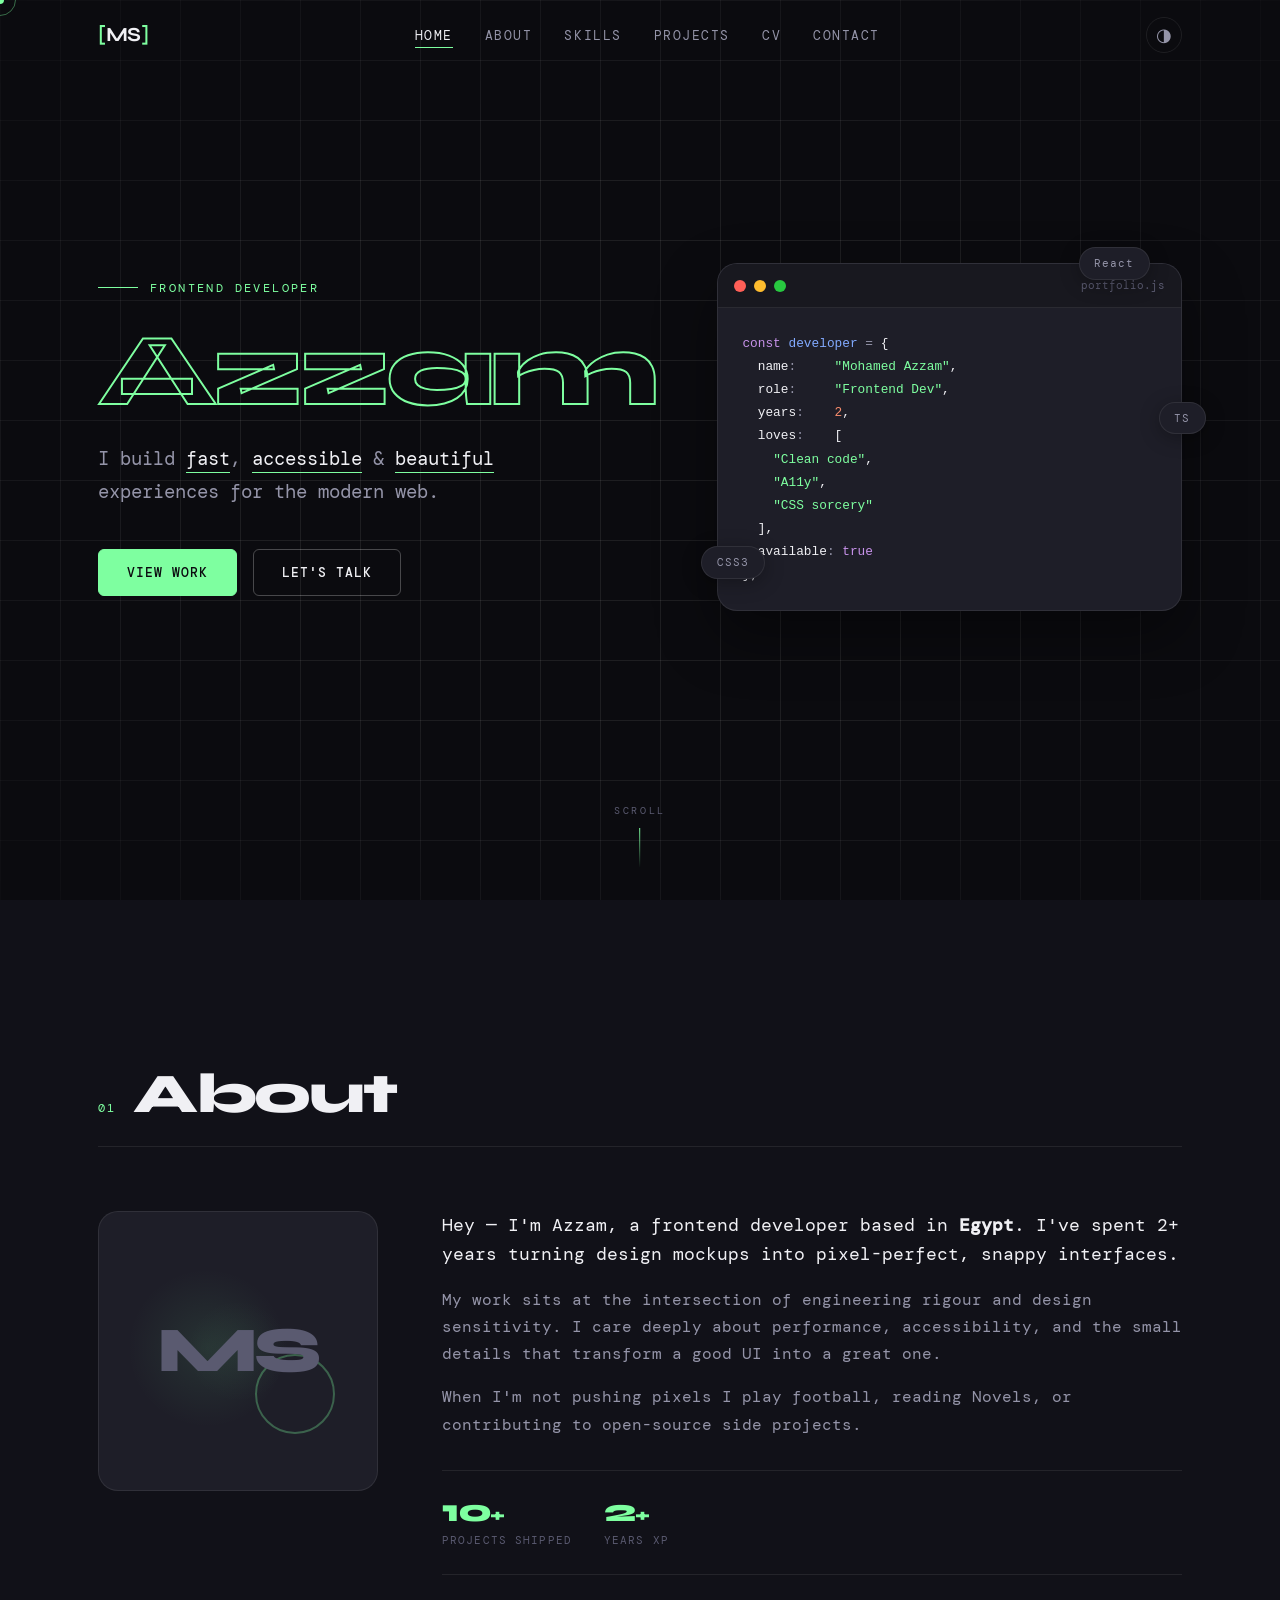
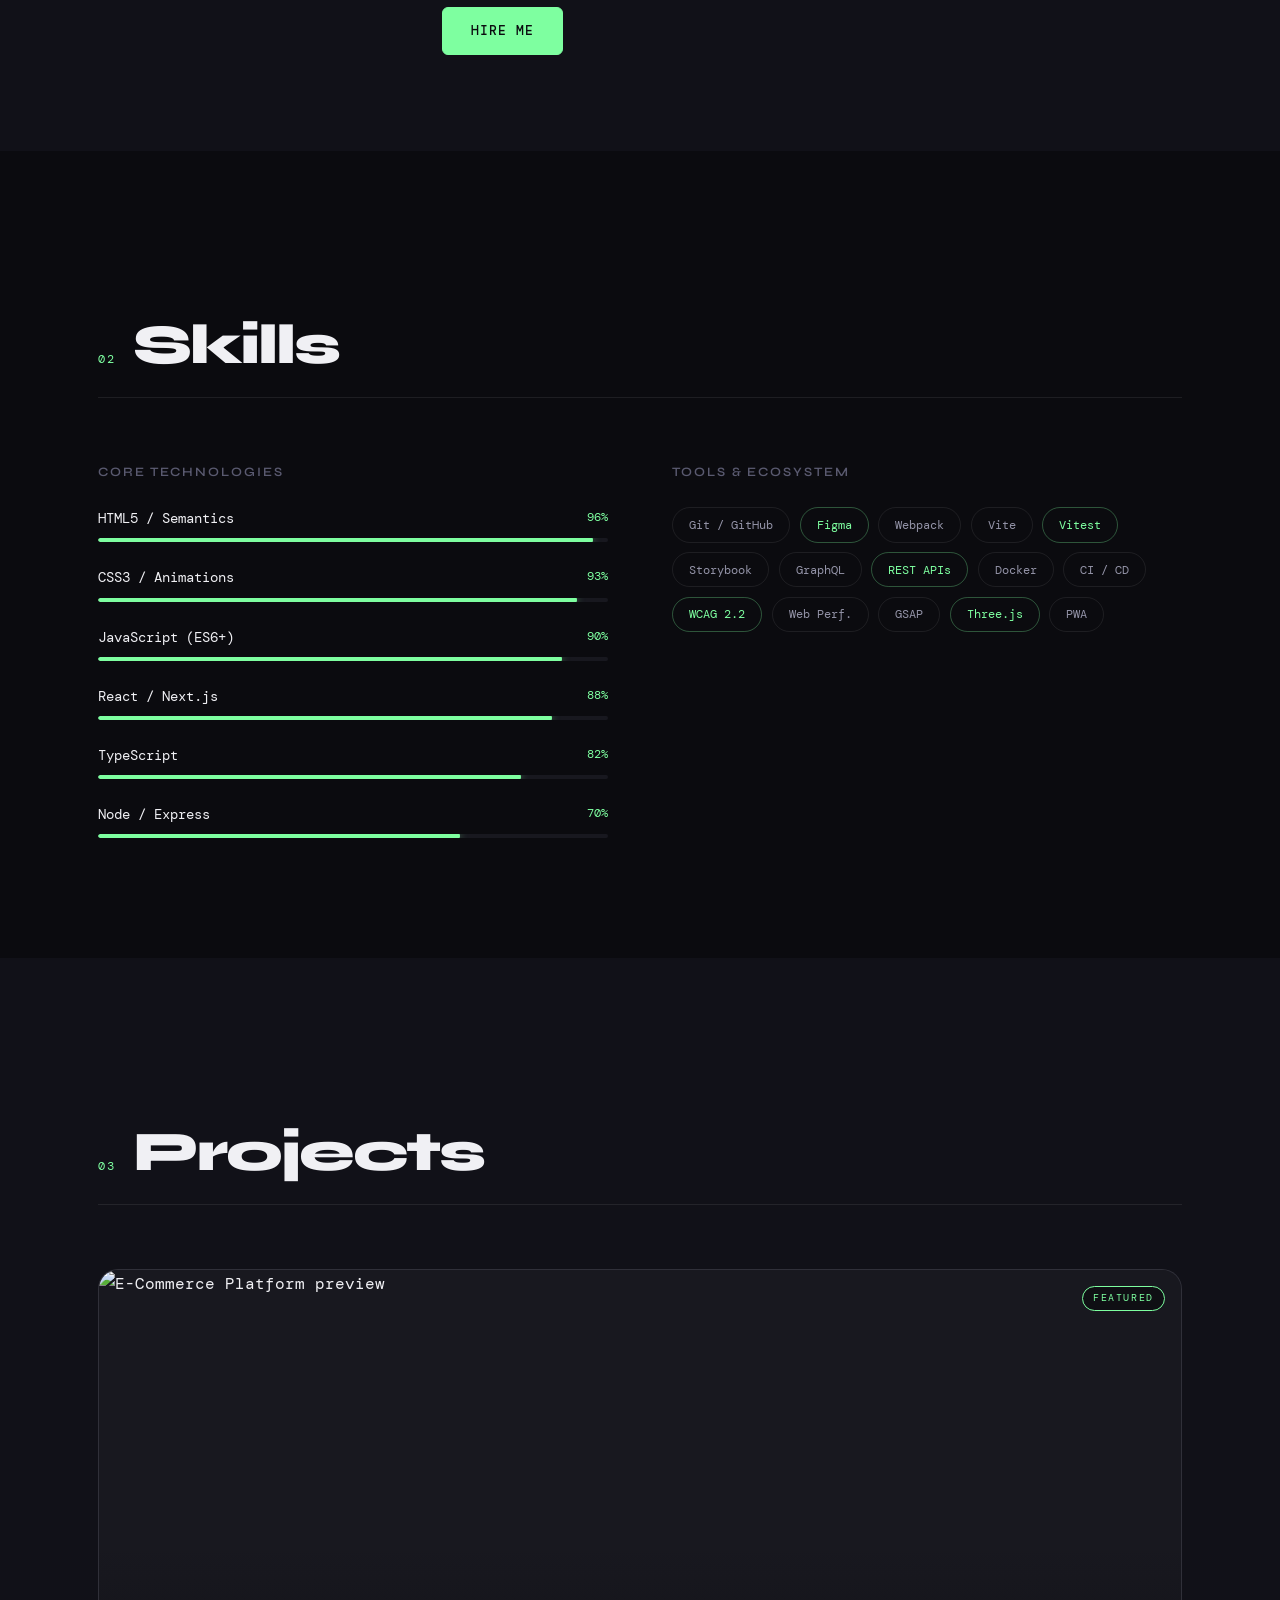
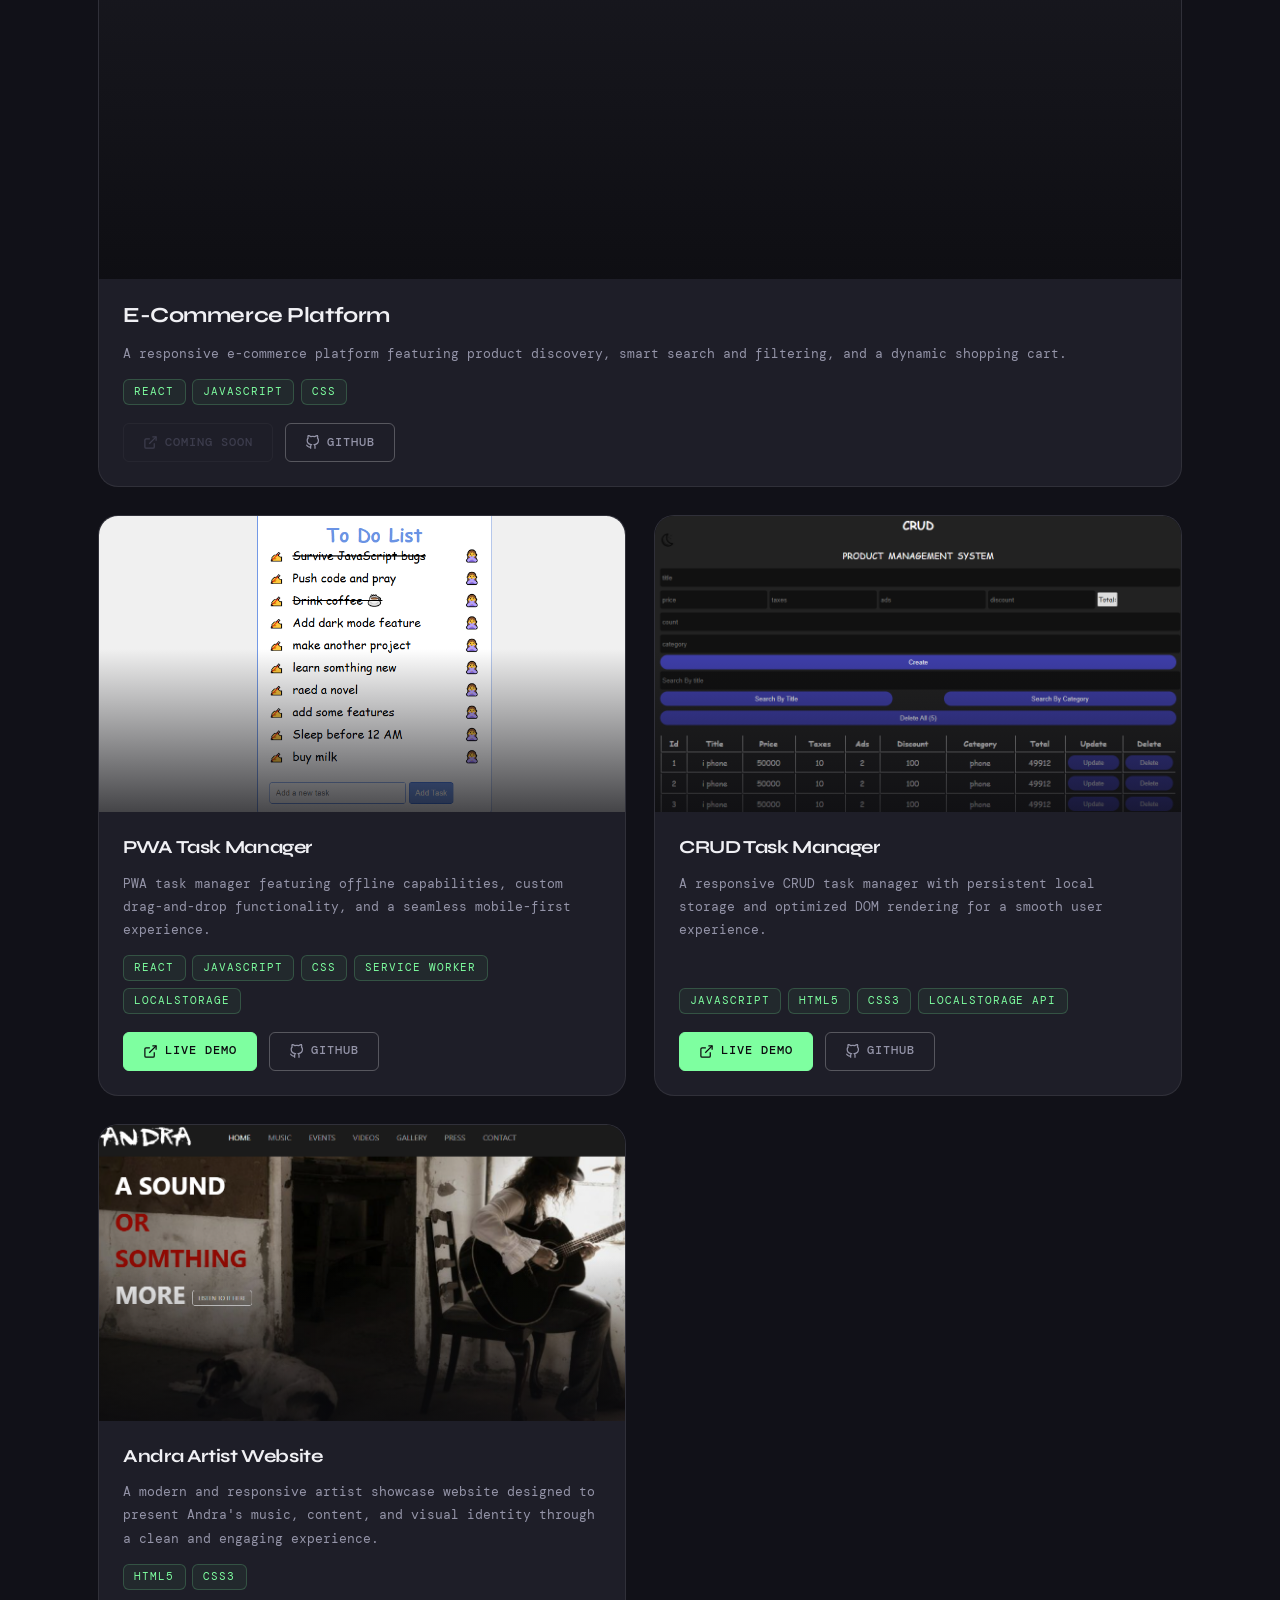
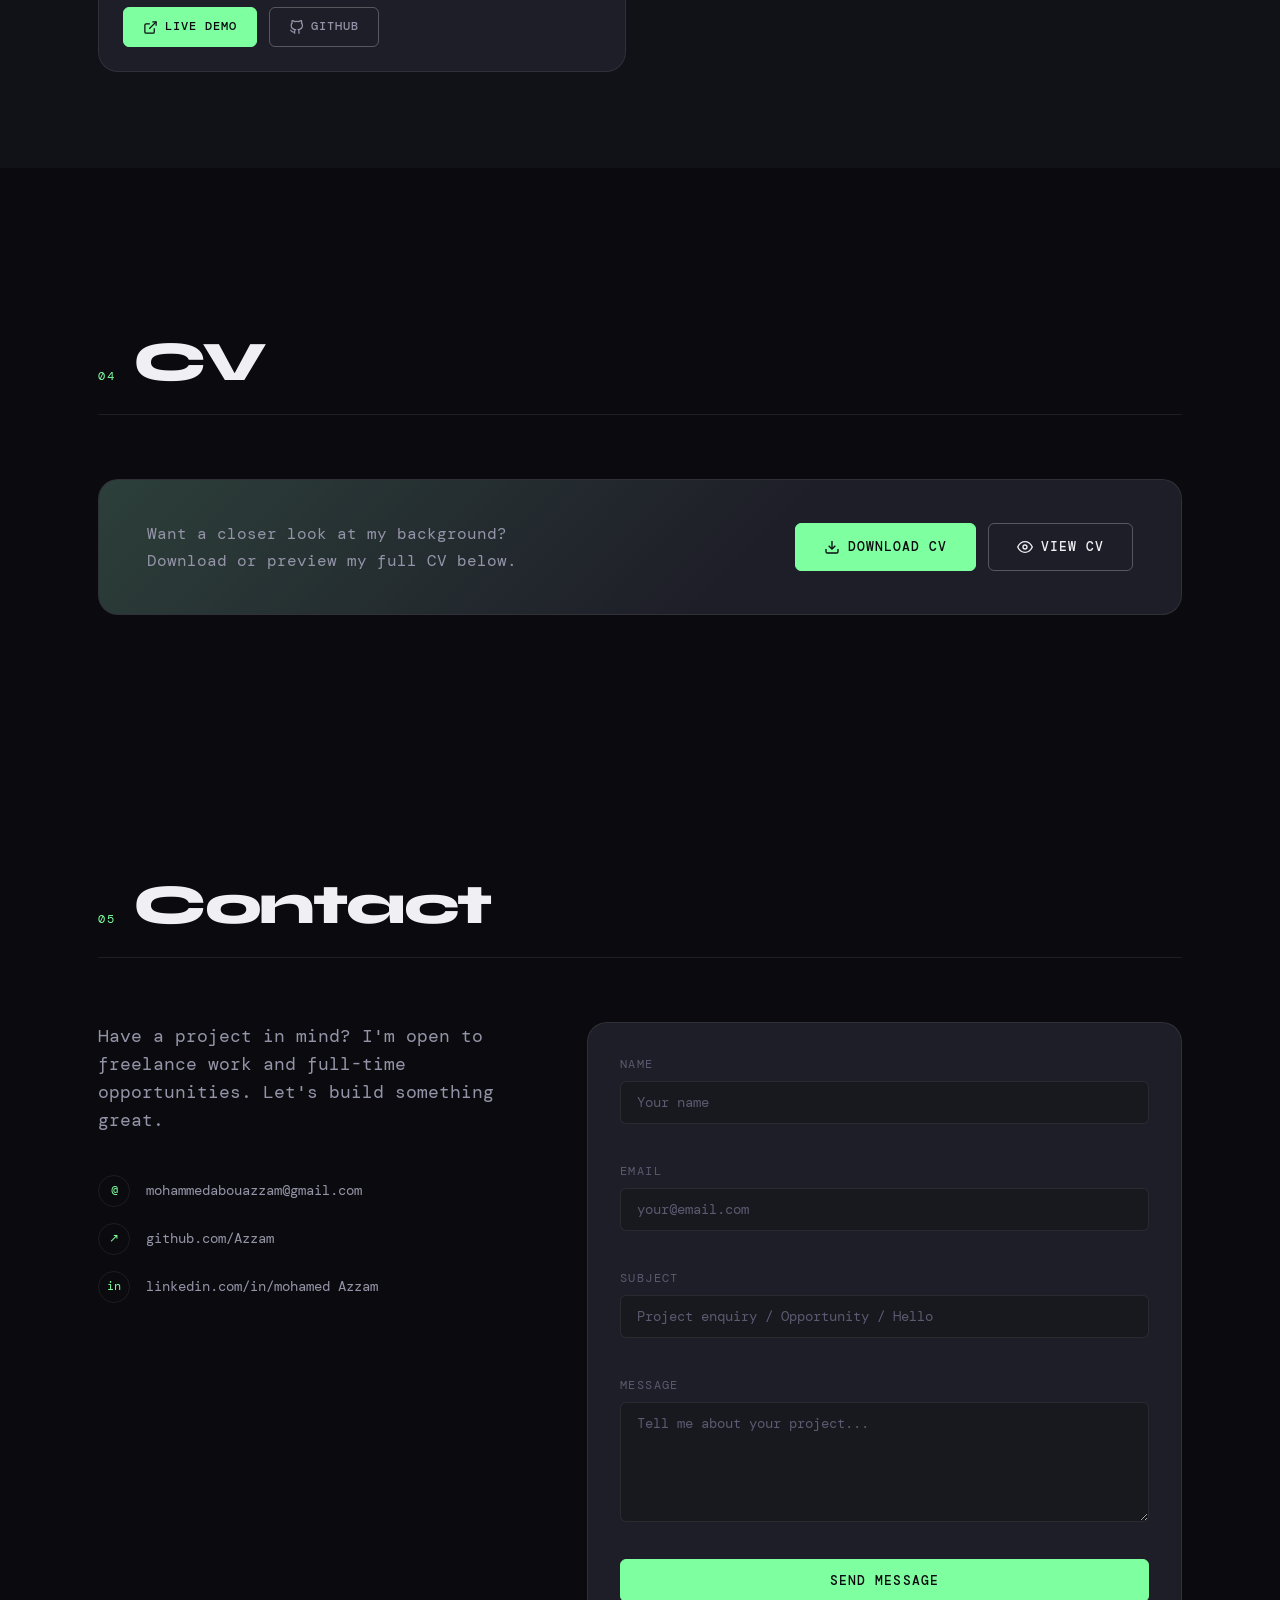
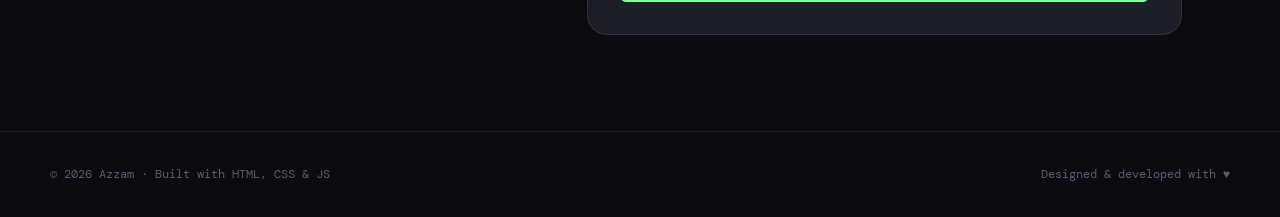
==== index.html @ 6acad66a "first commit" ====
<!DOCTYPE html>
<html lang="en" data-theme="dark">
<head>
  <meta charset="UTF-8" />
  <meta name="viewport" content="width=device-width, initial-scale=1.0" />
  <meta name="description" content="Mo Salah — Frontend Developer crafting expressive digital experiences." />
  <title>Mo Salah · Frontend Developer</title>

  <!-- Google Fonts: Clash Display + DM Mono -->
  <link rel="preconnect" href="https://fonts.googleapis.com" />
  <link rel="preconnect" href="https://fonts.gstatic.com" crossorigin />
  <link href="https://fonts.googleapis.com/css2?family=DM+Mono:ital,wght@0,300;0,400;0,500;1,300&family=Syne:wght@400;600;700;800&display=swap" rel="stylesheet" />

  <link rel="stylesheet" href="style.css" />
</head>
<body>

  <!-- ========== CURSOR ========== -->
  <div class="cursor" aria-hidden="true"></div>
  <div class="cursor-follower" aria-hidden="true"></div>

  <!-- ========== NAVBAR ========== -->
  <header class="navbar" role="banner">
    <nav class="nav-container" aria-label="Main navigation">
      <a href="#home" class="nav-logo" aria-label="Mo Salah — home">
        <span class="logo-bracket">[</span>MS<span class="logo-bracket">]</span>
      </a>

      <ul class="nav-links" role="list" id="nav-links">
        <li><a href="#home"    class="nav-link" data-section="home">Home</a></li>
        <li><a href="#about"   class="nav-link" data-section="about">About</a></li>
        <li><a href="#skills"  class="nav-link" data-section="skills">Skills</a></li>
        <li><a href="#projects"class="nav-link" data-section="projects">Projects</a></li>
        <li><a href="#cv"      class="nav-link" data-section="cv">CV</a></li>
        <li><a href="#contact" class="nav-link" data-section="contact">Contact</a></li>
      </ul>

      <div class="nav-controls">
        <!-- Dark / Light toggle -->
        <button class="theme-toggle" id="theme-toggle" aria-label="Toggle color theme" title="Toggle theme">
          <span class="theme-icon theme-icon--dark" aria-hidden="true">◑</span>
          <span class="theme-icon theme-icon--light" aria-hidden="true">○</span>
        </button>

        <!-- Hamburger -->
        <button class="hamburger" id="hamburger" aria-expanded="false" aria-controls="nav-links" aria-label="Open menu">
          <span class="bar"></span>
          <span class="bar"></span>
          <span class="bar"></span>
        </button>
      </div>
    </nav>
  </header>

  <main id="main-content">

    <!-- ========== HOME ========== -->
    <section id="home" class="section section--home" aria-label="Hero">
      <div class="home-grid">
        <!-- left column -->
        <div class="home-left">
          <p class="home-eyebrow reveal-up" aria-label="Role label">
            <span class="eyebrow-line"></span> Frontend Developer
          </p>
          <h1 class="home-title reveal-up delay-1">
            <!-- <span class="title-line">Azzam</span> -->
            <span class="title-line accent-stroke">Azzam</span>
          </h1>
          <p class="home-tagline reveal-up delay-2">
            I build <em>fast</em>, <em>accessible</em> &amp; <em>beautiful</em><br/>
            experiences for the modern web.
          </p>
          <div class="home-cta reveal-up delay-3">
            <a href="#projects" class="btn btn--primary">View Work</a>
            <a href="#contact"  class="btn btn--outline">Let's Talk</a>
          </div>
        </div>

        <!-- right column: decorative code block -->
        <div class="home-right reveal-fade delay-2" aria-hidden="true">
          <div class="code-window">
            <div class="code-window__bar">
              <span class="dot dot--red"></span>
              <span class="dot dot--yellow"></span>
              <span class="dot dot--green"></span>
              <span class="code-window__title">portfolio.js</span>
            </div>
            <pre class="code-window__body"><code><span class="code-kw">const</span> <span class="code-var">developer</span> <span class="code-op">=</span> {
  name<span class="code-op">:</span>     <span class="code-str">"Mohamed Azzam"</span>,
  role<span class="code-op">:</span>     <span class="code-str">"Frontend Dev"</span>,
  years<span class="code-op">:</span>    <span class="code-num">2</span>,
  loves<span class="code-op">:</span>    [
    <span class="code-str">"Clean code"</span>,
    <span class="code-str">"A11y"</span>,
    <span class="code-str">"CSS sorcery"</span>
  ],
  available<span class="code-op">:</span> <span class="code-kw">true</span>
};</code></pre>
          </div>
          <!-- floating badges -->
          <div class="float-badge float-badge--1">React</div>
          <div class="float-badge float-badge--2">CSS3</div>
          <div class="float-badge float-badge--3">TS</div>
        </div>
      </div>

      <!-- scroll indicator -->
      <div class="scroll-hint" aria-hidden="true">
        <span class="scroll-hint__label">scroll</span>
        <span class="scroll-hint__line"></span>
      </div>
    </section>

    <!-- ========== ABOUT ========== -->
    <section id="about" class="section section--about" aria-label="About me">
      <div class="section-inner">
        <div class="section-header reveal-up">
          <span class="section-number">01</span>
          <h2 class="section-title">About</h2>
        </div>

        <div class="about-grid">
          <!-- portrait -->
          <div class="about-portrait reveal-fade">
            <div class="portrait-frame" role="img" aria-label="Abstract geometric portrait of Mo Salah">
              <div class="portrait-geo geo-1"></div>
              <div class="portrait-geo geo-2"></div>
              <div class="portrait-geo geo-3"></div>
              <span class="portrait-initials" aria-hidden="true">MS</span>
            </div>
          </div>

          <!-- text -->
          <div class="about-text">
            <p class="about-lead reveal-up">
              Hey — I'm Azzam, a frontend developer based in <strong>Egypt</strong>.
              I've spent 2+ years turning design mockups into pixel-perfect, snappy interfaces.
            </p>
            <p class="about-body reveal-up delay-1">
              My work sits at the intersection of engineering rigour and design sensitivity.
              I care deeply about performance, accessibility, and the small details that
              transform a good UI into a great one.
            </p>
            <p class="about-body reveal-up delay-2">
              When I'm not pushing pixels I play football, reading Novels, or
              contributing to open-source side projects.
            </p>

            <div class="about-facts reveal-up delay-3">
              <div class="fact">
                <span class="fact-number">10<span class="fact-plus">+</span></span>
                <span class="fact-label">Projects shipped</span>
              </div>
              <div class="fact">
                <span class="fact-number">2<span class="fact-plus">+</span></span>
                <span class="fact-label">Years XP</span>
              </div>
            </div>

            <a href="#contact" class="btn btn--primary reveal-up delay-3">Hire Me</a>
          </div>
        </div>
      </div>
    </section>

    <!-- ========== SKILLS ========== -->
    <section id="skills" class="section section--skills" aria-label="Skills">
      <div class="section-inner">
        <div class="section-header reveal-up">
          <span class="section-number">02</span>
          <h2 class="section-title">Skills</h2>
        </div>

        <div class="skills-grid">
          <!-- Progress-bar skills -->
          <div class="skills-bars">
            <h3 class="skills-sub reveal-up">Core Technologies</h3>

            <div class="skill-item reveal-up delay-1">
              <div class="skill-meta">
                <span class="skill-name">HTML5 / Semantics</span>
                <span class="skill-pct">96%</span>
              </div>
              <div class="skill-bar" role="progressbar" aria-valuenow="96" aria-valuemin="0" aria-valuemax="100" aria-label="HTML5 proficiency 96%">
                <div class="skill-fill" data-width="96"></div>
              </div>
            </div>

            <div class="skill-item reveal-up delay-2">
              <div class="skill-meta">
                <span class="skill-name">CSS3 / Animations</span>
                <span class="skill-pct">93%</span>
              </div>
              <div class="skill-bar" role="progressbar" aria-valuenow="93" aria-valuemin="0" aria-valuemax="100" aria-label="CSS3 proficiency 93%">
                <div class="skill-fill" data-width="93"></div>
              </div>
            </div>

            <div class="skill-item reveal-up delay-3">
              <div class="skill-meta">
                <span class="skill-name">JavaScript (ES6+)</span>
                <span class="skill-pct">90%</span>
              </div>
              <div class="skill-bar" role="progressbar" aria-valuenow="90" aria-valuemin="0" aria-valuemax="100" aria-label="JavaScript proficiency 90%">
                <div class="skill-fill" data-width="90"></div>
              </div>
            </div>

            <div class="skill-item reveal-up delay-4">
              <div class="skill-meta">
                <span class="skill-name">React / Next.js</span>
                <span class="skill-pct">88%</span>
              </div>
              <div class="skill-bar" role="progressbar" aria-valuenow="88" aria-valuemin="0" aria-valuemax="100" aria-label="React proficiency 88%">
                <div class="skill-fill" data-width="88"></div>
              </div>
            </div>

            <div class="skill-item reveal-up delay-5">
              <div class="skill-meta">
                <span class="skill-name">TypeScript</span>
                <span class="skill-pct">82%</span>
              </div>
              <div class="skill-bar" role="progressbar" aria-valuenow="82" aria-valuemin="0" aria-valuemax="100" aria-label="TypeScript proficiency 82%">
                <div class="skill-fill" data-width="82"></div>
              </div>
            </div>

            <div class="skill-item reveal-up delay-5">
              <div class="skill-meta">
                <span class="skill-name">Node / Express</span>
                <span class="skill-pct">70%</span>
              </div>
              <div class="skill-bar" role="progressbar" aria-valuenow="70" aria-valuemin="0" aria-valuemax="100" aria-label="Node proficiency 70%">
                <div class="skill-fill" data-width="70"></div>
              </div>
            </div>
          </div>

          <!-- Tag cloud -->
          <div class="skills-tags reveal-fade delay-2">
            <h3 class="skills-sub">Tools &amp; Ecosystem</h3>
            <div class="tag-cloud" role="list">
              <span class="tag" role="listitem">Git / GitHub</span>
              <span class="tag tag--accent" role="listitem">Figma</span>
              <span class="tag" role="listitem">Webpack</span>
              <span class="tag" role="listitem">Vite</span>
              <span class="tag tag--accent" role="listitem">Vitest</span>
              <span class="tag" role="listitem">Storybook</span>
              <span class="tag" role="listitem">GraphQL</span>
              <span class="tag tag--accent" role="listitem">REST APIs</span>
              <span class="tag" role="listitem">Docker</span>
              <span class="tag" role="listitem">CI / CD</span>
              <span class="tag tag--accent" role="listitem">WCAG 2.2</span>
              <span class="tag" role="listitem">Web Perf.</span>
              <span class="tag" role="listitem">GSAP</span>
              <span class="tag tag--accent" role="listitem">Three.js</span>
              <span class="tag" role="listitem">PWA</span>
            </div>
          </div>
        </div>
      </div>
    </section>

    <!-- ========== PROJECTS ========== -->
    <section id="projects" class="section section--projects" aria-label="Projects">
      <div class="section-inner">
        <div class="section-header reveal-up">
          <span class="section-number">03</span>
          <h2 class="section-title">Projects</h2>
        </div>
        <!-- Projects rendered dynamically by script.js -->
        <div class="projects-showcase" id="projects-showcase" role="list"></div>
      </div>
    </section>

    <!-- ========== CV ========== -->
    <section id="cv" class="section section--cv" aria-label="Curriculum Vitae">
      <div class="section-inner">
        <div class="section-header reveal-up">
          <span class="section-number">04</span>
          <h2 class="section-title">CV</h2>
        </div>
        <div class="cv-block reveal-fade delay-1">
          <div class="cv-info">
            <p class="cv-lead">Want a closer look at my background?<br/>Download or preview my full CV below.</p>
          </div>
          <div class="cv-actions">
            <a href="Mohamed_Abuazzam_Frontend_CV.pdf" download class="btn btn--primary">
              <svg width="16" height="16" viewBox="0 0 24 24" fill="none" stroke="currentColor" stroke-width="2" aria-hidden="true"><path d="M21 15v4a2 2 0 0 1-2 2H5a2 2 0 0 1-2-2v-4"/><polyline points="7 10 12 15 17 10"/><line x1="12" y1="15" x2="12" y2="3"/></svg>
              Download CV
            </a>
            <a href="Mohamed_Abuazzam_Frontend_CV.pdf" target="_blank" rel="noopener noreferrer" class="btn btn--outline">
              <svg width="16" height="16" viewBox="0 0 24 24" fill="none" stroke="currentColor" stroke-width="2" aria-hidden="true"><path d="M1 12s4-8 11-8 11 8 11 8-4 8-11 8-11-8-11-8z"/><circle cx="12" cy="12" r="3"/></svg>
              View CV
            </a>
          </div>
        </div>
      </div>
    </section>

    <!-- ========== CONTACT ========== -->
    <section id="contact" class="section section--contact" aria-label="Contact">
      <div class="section-inner">
        <div class="section-header reveal-up">
          <span class="section-number">05</span>
          <h2 class="section-title">Contact</h2>
        </div>

        <div class="contact-grid">
          <!-- Info -->
          <div class="contact-info">
            <p class="contact-lead reveal-up">
              Have a project in mind? I'm open to freelance work and full-time opportunities.
              Let's build something great.
            </p>
            <ul class="contact-details" role="list">
              <li class="reveal-up delay-1">
                <span class="contact-detail__icon" aria-hidden="true">@</span>
                <a href="mailto:mohammedabouazzam@gmail.com" class="contact-detail__value">mohammedabouazzam@gmail.com</a>
              </li>
              <li class="reveal-up delay-2">
                <span class="contact-detail__icon" aria-hidden="true">↗</span>
                <a href="https://github.com/mohammed78787" target="_blank" rel="noopener noreferrer" class="contact-detail__value">github.com/Azzam</a>
              </li>
              <li class="reveal-up delay-3">
                <span class="contact-detail__icon" aria-hidden="true">in</span>
                <a href="https://www.linkedin.com/in/mohammed-azzam-0228bb274/" target="_blank" rel="noopener noreferrer" class="contact-detail__value">linkedin.com/in/mohamed Azzam</a>
              </li>
            </ul>
          </div>

          <!-- Form -->
          <div class="contact-form-wrap reveal-fade delay-2">
            <form id="contact-form" class="contact-form" novalidate aria-label="Contact form">
              <div class="form-group">
                <label for="cf-name" class="form-label">Name</label>
                <input
                  type="text"
                  id="cf-name"
                  name="name"
                  class="form-input"
                  placeholder="Your name"
                  autocomplete="name"
                  aria-required="true"
                  aria-describedby="cf-name-error"
                />
                <span class="form-error" id="cf-name-error" role="alert" aria-live="polite"></span>
              </div>

              <div class="form-group">
                <label for="cf-email" class="form-label">Email</label>
                <input
                  type="email"
                  id="cf-email"
                  name="email"
                  class="form-input"
                  placeholder="your@email.com"
                  autocomplete="email"
                  aria-required="true"
                  aria-describedby="cf-email-error"
                />
                <span class="form-error" id="cf-email-error" role="alert" aria-live="polite"></span>
              </div>

              <div class="form-group">
                <label for="cf-subject" class="form-label">Subject</label>
                <input
                  type="text"
                  id="cf-subject"
                  name="subject"
                  class="form-input"
                  placeholder="Project enquiry / Opportunity / Hello"
                  aria-required="true"
                  aria-describedby="cf-subject-error"
                />
                <span class="form-error" id="cf-subject-error" role="alert" aria-live="polite"></span>
              </div>

              <div class="form-group">
                <label for="cf-message" class="form-label">Message</label>
                <textarea
                  id="cf-message"
                  name="message"
                  class="form-input form-textarea"
                  placeholder="Tell me about your project..."
                  rows="5"
                  aria-required="true"
                  aria-describedby="cf-message-error"
                ></textarea>
                <span class="form-error" id="cf-message-error" role="alert" aria-live="polite"></span>
              </div>

              <button type="submit" class="btn btn--primary btn--full" id="submit-btn">
                <span class="btn-text">Send Message</span>
                <span class="btn-loader" aria-hidden="true">···</span>
              </button>

              <!-- Success message -->
              <div class="form-success" id="form-success" role="status" aria-live="polite" aria-atomic="true">
                ✓ Message sent — I'll be in touch soon!
              </div>
            </form>
          </div>
        </div>
      </div>
    </section>

  </main>

  <!-- ========== FOOTER ========== -->
  <footer class="footer" role="contentinfo">
    <div class="footer-inner">
      <p class="footer-copy">
        © <span id="footer-year"></span> Azzam · Built with HTML, CSS &amp; JS
      </p>
      <p class="footer-credit">
        Designed &amp; developed with <span aria-label="love">♥</span>
      </p>
    </div>
  </footer>

  <script src="script.js"></script>
</body>
</html>
---- style.css ----
/* ============================================================
   PORTFOLIO — style.css
   Author : Alex Rivera
   Stack  : Pure CSS3, no frameworks
   ============================================================ */

/* ── 1. CSS Custom Properties (Design Tokens) ─────────────── */
:root {
  /* Dark theme (default) */
  --bg:           #0b0b0f;
  --bg-2:         #111118;
  --bg-3:         #18181f;
  --surface:      #1e1e28;
  --border:       rgba(255,255,255,.08);
  --border-focus: rgba(255,255,255,.25);

  --text:         #f0f0f4;
  --text-2:       #9494a8;
  --text-3:       #5a5a70;

  --accent:       #7effa0;   /* electric green */
  --accent-dim:   rgba(126,255,160,.15);
  --accent-glow:  rgba(126,255,160,.35);

  --danger:       #ff6b6b;

  /* Typography */
  --font-display: 'Syne', sans-serif;
  --font-mono:    'DM Mono', monospace;

  /* Spacing */
  --nav-h:  70px;
  --max-w:  1180px;
  --gap:    clamp(1.5rem, 4vw, 3rem);

  /* Easing */
  --ease-out:   cubic-bezier(.16,1,.3,1);
  --ease-in-out:cubic-bezier(.45,0,.55,1);

  /* Radius */
  --r-sm: 6px;
  --r-md: 12px;
  --r-lg: 20px;
}

/* Light theme overrides */
[data-theme="light"] {
  --bg:      #f4f4f0;
  --bg-2:    #ebebE6;
  --bg-3:    #e2e2db;
  --surface: #ffffff;
  --border:  rgba(0,0,0,.1);
  --border-focus: rgba(0,0,0,.3);

  --text:    #0e0e14;
  --text-2:  #4a4a5e;
  --text-3:  #9090a4;

  --accent:      #1a7f40;
  --accent-dim:  rgba(26,127,64,.12);
  --accent-glow: rgba(26,127,64,.2);
}

/* ── 2. Reset & Base ──────────────────────────────────────── */
*, *::before, *::after { box-sizing: border-box; margin: 0; padding: 0; }

html {
  scroll-behavior: smooth;
  font-size: 16px;
  -webkit-text-size-adjust: 100%;
}

body {
  background: var(--bg);
  color: var(--text);
  font-family: var(--font-mono);
  font-size: clamp(.875rem, 1.5vw, 1rem);
  line-height: 1.7;
  overflow-x: hidden;
  transition: background .4s var(--ease-out), color .4s var(--ease-out);
  cursor: none; /* custom cursor on desktop */
}

/* Remove custom cursor on touch devices */
@media (hover: none) {
  body { cursor: auto; }
}

img { max-width: 100%; display: block; }
a   { color: inherit; text-decoration: none; }
ul  { list-style: none; }
button { font-family: inherit; cursor: pointer; border: none; background: none; }
input, textarea { font-family: inherit; }

:focus-visible {
  outline: 2px solid var(--accent);
  outline-offset: 3px;
  border-radius: var(--r-sm);
}

/* ── 3. Custom Cursor ─────────────────────────────────────── */
.cursor,
.cursor-follower {
  position: fixed;
  border-radius: 50%;
  pointer-events: none;
  z-index: 9999;
  transition: opacity .3s;
}
.cursor {
  width: 8px;
  height: 8px;
  background: var(--accent);
  transform: translate(-50%, -50%);
  transition: transform .05s, background .3s;
}
.cursor-follower {
  width: 32px;
  height: 32px;
  border: 1.5px solid var(--accent);
  opacity: .4;
  transform: translate(-50%, -50%);
  transition: transform .15s var(--ease-out), opacity .3s, border-color .3s;
}
body:has(a:hover) .cursor-follower,
body:has(button:hover) .cursor-follower { opacity: .8; transform: translate(-50%,-50%) scale(1.5); }

@media (hover: none) { .cursor, .cursor-follower { display: none; } }

/* ── 4. Scroll-reveal Utility ─────────────────────────────── */
.reveal-up,
.reveal-fade {
  opacity: 0;
  transition: opacity .8s var(--ease-out), transform .8s var(--ease-out);
}
.reveal-up   { transform: translateY(40px); }
.reveal-fade { transform: translateY(16px); }

.reveal-up.is-visible,
.reveal-fade.is-visible { opacity: 1; transform: translateY(0); }

/* Staggered delay helpers */
.delay-1 { transition-delay: .1s; }
.delay-2 { transition-delay: .2s; }
.delay-3 { transition-delay: .3s; }
.delay-4 { transition-delay: .4s; }
.delay-5 { transition-delay: .5s; }

/* ── 5. Navbar ────────────────────────────────────────────── */
.navbar {
  position: fixed;
  top: 0; left: 0; right: 0;
  height: var(--nav-h);
  z-index: 900;
  background: transparent;
  transition: background .4s, box-shadow .4s, backdrop-filter .4s;
}
.navbar.scrolled {
  background: rgba(11,11,15,.85);
  backdrop-filter: blur(14px);
  box-shadow: 0 1px 0 var(--border);
}
[data-theme="light"] .navbar.scrolled {
  background: rgba(244,244,240,.88);
}

.nav-container {
  max-width: var(--max-w);
  height: 100%;
  margin: 0 auto;
  padding: 0 var(--gap);
  display: flex;
  align-items: center;
  justify-content: space-between;
  gap: 2rem;
}

/* Logo */
.nav-logo {
  font-family: var(--font-display);
  font-weight: 700;
  font-size: 1.25rem;
  letter-spacing: -.02em;
  color: var(--text);
  transition: color .2s;
}
.nav-logo:hover { color: var(--accent); }
.logo-bracket { color: var(--accent); }

/* Nav links */
.nav-links {
  display: flex;
  gap: 2rem;
  align-items: center;
}
.nav-link {
  font-size: .8rem;
  letter-spacing: .12em;
  text-transform: uppercase;
  color: var(--text-2);
  position: relative;
  transition: color .2s;
}
.nav-link::after {
  content: '';
  position: absolute;
  bottom: -4px; left: 0;
  width: 0; height: 1px;
  background: var(--accent);
  transition: width .3s var(--ease-out);
}
.nav-link:hover,
.nav-link.active { color: var(--text); }
.nav-link:hover::after,
.nav-link.active::after { width: 100%; }

/* Nav controls */
.nav-controls { display: flex; align-items: center; gap: .75rem; }

/* Theme toggle */
.theme-toggle {
  width: 36px; height: 36px;
  border-radius: 50%;
  border: 1px solid var(--border);
  display: flex; align-items: center; justify-content: center;
  font-size: 1.1rem;
  color: var(--text-2);
  transition: border-color .2s, color .2s, transform .3s var(--ease-out);
}
.theme-toggle:hover { border-color: var(--accent); color: var(--accent); }
.theme-toggle:active { transform: rotate(180deg); }
[data-theme="dark"]  .theme-icon--light { display: none; }
[data-theme="light"] .theme-icon--dark  { display: none; }

/* Hamburger */
.hamburger {
  display: none;
  flex-direction: column;
  gap: 5px;
  width: 36px; height: 36px;
  align-items: center;
  justify-content: center;
}
.bar {
  display: block;
  width: 22px; height: 2px;
  background: var(--text);
  border-radius: 2px;
  transition: transform .3s var(--ease-out), opacity .3s;
}
.hamburger[aria-expanded="true"] .bar:nth-child(1) { transform: translateY(7px) rotate(45deg); }
.hamburger[aria-expanded="true"] .bar:nth-child(2) { opacity: 0; }
.hamburger[aria-expanded="true"] .bar:nth-child(3) { transform: translateY(-7px) rotate(-45deg); }

/* ── 6. Buttons ───────────────────────────────────────────── */
.btn {
  display: inline-flex;
  align-items: center;
  justify-content: center;
  gap: .5rem;
  padding: .75rem 1.75rem;
  border-radius: var(--r-sm);
  font-family: var(--font-mono);
  font-size: .8rem;
  letter-spacing: .08em;
  text-transform: uppercase;
  font-weight: 500;
  transition: transform .2s, box-shadow .2s, background .2s, color .2s, border-color .2s;
  position: relative;
  overflow: hidden;
}
.btn::before {
  content: '';
  position: absolute;
  inset: 0;
  background: var(--accent);
  transform: scaleX(0);
  transform-origin: left;
  transition: transform .3s var(--ease-out);
  z-index: 0;
}
.btn span { position: relative; z-index: 1; }

.btn--primary {
  background: var(--accent);
  color: #0b0b0f;
  border: 1.5px solid var(--accent);
}
.btn--primary:hover {
  transform: translateY(-2px);
  box-shadow: 0 8px 24px var(--accent-glow);
}

.btn--outline {
  background: transparent;
  color: var(--text);
  border: 1.5px solid var(--border-focus);
}
.btn--outline:hover {
  border-color: var(--accent);
  color: var(--accent);
  transform: translateY(-2px);
}

.btn--full { width: 100%; }

/* ── 7. Sections ──────────────────────────────────────────── */
.section {
  padding-top: calc(var(--nav-h) + clamp(3rem, 8vw, 6rem));
  padding-bottom: clamp(3rem, 8vw, 6rem);
}
.section-inner {
  max-width: var(--max-w);
  margin: 0 auto;
  padding: 0 var(--gap);
}

/* Section header */
.section-header {
  display: flex;
  align-items: baseline;
  gap: 1rem;
  margin-bottom: clamp(2rem, 5vw, 4rem);
  padding-bottom: 1.5rem;
  border-bottom: 1px solid var(--border);
}
.section-number {
  font-size: .75rem;
  letter-spacing: .2em;
  color: var(--accent);
  font-weight: 400;
}
.section-title {
  font-family: var(--font-display);
  font-size: clamp(2rem, 5vw, 3.5rem);
  font-weight: 800;
  letter-spacing: -.04em;
  line-height: 1;
  color: var(--text);
}

/* ── 8. HOME ──────────────────────────────────────────────── */
.section--home {
  min-height: 100svh;
  display: flex;
  flex-direction: column;
  justify-content: center;
  position: relative;
  overflow: hidden;
  padding-top: var(--nav-h);
}

/* Background grid texture */
.section--home::before {
  content: '';
  position: absolute;
  inset: 0;
  background-image:
    linear-gradient(var(--border) 1px, transparent 1px),
    linear-gradient(90deg, var(--border) 1px, transparent 1px);
  background-size: 60px 60px;
  mask-image: radial-gradient(ellipse 80% 80% at 50% 50%, black 40%, transparent 100%);
  pointer-events: none;
}

.home-grid {
  max-width: var(--max-w);
  margin: 0 auto;
  padding: 0 var(--gap);
  display: grid;
  grid-template-columns: 1fr 1fr;
  align-items: center;
  gap: 4rem;
  flex: 1;
}

/* Eyebrow */
.home-eyebrow {
  display: flex;
  align-items: center;
  gap: .75rem;
  font-size: .75rem;
  letter-spacing: .2em;
  text-transform: uppercase;
  color: var(--accent);
  margin-bottom: 1.5rem;
}
.eyebrow-line {
  display: block;
  width: 40px; height: 1px;
  background: var(--accent);
  animation: expandLine 1s var(--ease-out) .5s both;
}
@keyframes expandLine { from { width: 0; } to { width: 40px; } }

/* Title */
.home-title {
  font-family: var(--font-display);
  font-weight: 800;
  font-size: clamp(3.5rem, 8vw, 7rem);
  line-height: .95;
  letter-spacing: -.05em;
  margin-bottom: 1.5rem;
}
.title-line { display: block; }
.accent-stroke {
  color: transparent;
  -webkit-text-stroke: 2px var(--accent);
}

/* Tagline */
.home-tagline {
  font-size: clamp(1rem, 2vw, 1.2rem);
  color: var(--text-2);
  line-height: 1.7;
  margin-bottom: 2.5rem;
}
.home-tagline em {
  font-style: normal;
  color: var(--text);
  border-bottom: 1.5px solid var(--accent);
  padding-bottom: 1px;
}

/* CTA */
.home-cta { display: flex; gap: 1rem; flex-wrap: wrap; }

/* Code window */
.code-window {
  background: var(--surface);
  border: 1px solid var(--border);
  border-radius: var(--r-lg);
  overflow: hidden;
  box-shadow: 0 24px 60px rgba(0,0,0,.4);
  animation: floatCard 6s ease-in-out infinite;
}
@keyframes floatCard {
  0%,100% { transform: translateY(0) rotate(-1deg); }
  50%      { transform: translateY(-12px) rotate(-1deg); }
}

.code-window__bar {
  display: flex;
  align-items: center;
  gap: .5rem;
  padding: .75rem 1rem;
  background: var(--bg-3);
  border-bottom: 1px solid var(--border);
}
.dot {
  width: 12px; height: 12px;
  border-radius: 50%;
}
.dot--red    { background: #ff5f57; }
.dot--yellow { background: #febc2e; }
.dot--green  { background: #28c840; }
.code-window__title {
  margin-left: auto;
  font-size: .7rem;
  color: var(--text-3);
}
.code-window__body {
  padding: 1.5rem;
  overflow: auto;
  font-size: .8rem;
  line-height: 1.8;
}
/* Syntax colours */
.code-kw  { color: #c792ea; }
.code-var { color: #82aaff; }
.code-str { color: var(--accent); }
.code-num { color: #f78c6c; }
.code-op  { color: var(--text-2); }

/* Floating badges */
.float-badge {
  position: absolute;
  background: var(--surface);
  border: 1px solid var(--border);
  border-radius: 100px;
  padding: .35rem .9rem;
  font-size: .7rem;
  letter-spacing: .1em;
  color: var(--text-2);
  box-shadow: 0 4px 20px rgba(0,0,0,.3);
}
.home-right { position: relative; }
.float-badge--1 { top: -1rem;  right: 2rem;   animation: floatBadge1 5s ease-in-out infinite; }
.float-badge--2 { bottom: 2rem; left: -1rem;  animation: floatBadge2 6s ease-in-out infinite .5s; }
.float-badge--3 { top: 40%;    right: -1.5rem; animation: floatBadge1 4s ease-in-out infinite 1s; }

@keyframes floatBadge1 { 0%,100% { transform: translateY(0); } 50% { transform: translateY(-8px); } }
@keyframes floatBadge2 { 0%,100% { transform: translateY(0); } 50% { transform: translateY(8px); } }

/* Scroll hint */
.scroll-hint {
  position: absolute;
  bottom: 2rem;
  left: 50%;
  transform: translateX(-50%);
  display: flex;
  flex-direction: column;
  align-items: center;
  gap: .5rem;
  animation: fadeInUp 1s var(--ease-out) 2s both;
}
.scroll-hint__label {
  font-size: .65rem;
  letter-spacing: .25em;
  text-transform: uppercase;
  color: var(--text-3);
}
.scroll-hint__line {
  width: 1px;
  height: 40px;
  background: linear-gradient(to bottom, var(--accent), transparent);
  animation: scrollLine 2s var(--ease-in-out) infinite;
}
@keyframes scrollLine {
  0%   { transform: scaleY(0); transform-origin: top; }
  50%  { transform: scaleY(1); transform-origin: top; }
  51%  { transform: scaleY(1); transform-origin: bottom; }
  100% { transform: scaleY(0); transform-origin: bottom; }
}
@keyframes fadeInUp {
  from { opacity: 0; transform: translateX(-50%) translateY(20px); }
  to   { opacity: 1; transform: translateX(-50%) translateY(0); }
}

/* ── 9. ABOUT ─────────────────────────────────────────────── */
.section--about { background: var(--bg-2); }

.about-grid {
  display: grid;
  grid-template-columns: 280px 1fr;
  gap: clamp(2rem, 5vw, 5rem);
  align-items: start;
}

/* Portrait */
.portrait-frame {
  aspect-ratio: 1;
  background: var(--surface);
  border: 1px solid var(--border);
  border-radius: var(--r-lg);
  position: relative;
  overflow: hidden;
  display: flex;
  align-items: center;
  justify-content: center;
}
.portrait-geo {
  position: absolute;
  border-radius: 50%;
  opacity: .6;
}
.geo-1 {
  width: 160px; height: 160px;
  background: radial-gradient(circle, var(--accent-dim), transparent 70%);
  top: 20%; left: 10%;
  animation: geoRotate 8s linear infinite;
}
.geo-2 {
  width: 80px; height: 80px;
  border: 2px solid var(--accent);
  bottom: 20%; right: 15%;
  opacity: .3;
  animation: geoRotate 12s linear infinite reverse;
}
.geo-3 {
  width: 120px; height: 120px;
  background: radial-gradient(circle, rgba(126,255,160,.08), transparent 60%);
  top: 50%; left: 50%;
  transform: translate(-50%,-50%);
}
@keyframes geoRotate { to { transform: rotate(360deg); } }
.portrait-initials {
  font-family: var(--font-display);
  font-size: 4rem;
  font-weight: 800;
  color: var(--text-3);
  z-index: 1;
  letter-spacing: -.05em;
}

/* Text */
.about-lead {
  font-size: 1.15rem;
  line-height: 1.6;
  margin-bottom: 1rem;
}
.about-body {
  color: var(--text-2);
  margin-bottom: 1rem;
}

/* Facts */
.about-facts {
  display: flex;
  gap: 2rem;
  margin: 2rem 0;
  padding: 1.5rem 0;
  border-top: 1px solid var(--border);
  border-bottom: 1px solid var(--border);
  flex-wrap: wrap;
}
.fact { display: flex; flex-direction: column; gap: .25rem; }
.fact-number {
  font-family: var(--font-display);
  font-weight: 800;
  font-size: 2rem;
  color: var(--accent);
  letter-spacing: -.04em;
  line-height: 1;
}
.fact-plus { font-size: 1.2rem; }
.fact-label { font-size: .7rem; color: var(--text-3); letter-spacing: .1em; text-transform: uppercase; }

/* ── 10. SKILLS ───────────────────────────────────────────── */
.skills-grid {
  display: grid;
  grid-template-columns: 1fr 1fr;
  gap: clamp(2rem, 5vw, 4rem);
}
.skills-sub {
  font-family: var(--font-display);
  font-size: .8rem;
  letter-spacing: .15em;
  text-transform: uppercase;
  color: var(--text-3);
  margin-bottom: 1.5rem;
  font-weight: 600;
}

/* Progress bars */
.skill-item { margin-bottom: 1.5rem; }
.skill-meta {
  display: flex;
  justify-content: space-between;
  margin-bottom: .5rem;
}
.skill-name { font-size: .85rem; color: var(--text); }
.skill-pct  { font-size: .75rem; color: var(--accent); }

.skill-bar {
  height: 4px;
  background: var(--bg-3);
  border-radius: 4px;
  overflow: hidden;
}
.skill-fill {
  height: 100%;
  width: 0;          /* animated via JS */
  background: var(--accent);
  border-radius: 4px;
  transition: width 1.2s var(--ease-out);
  position: relative;
}
.skill-fill::after {
  content: '';
  position: absolute;
  right: 0; top: 50%;
  transform: translate(50%,-50%);
  width: 10px; height: 10px;
  border-radius: 50%;
  background: var(--accent);
  box-shadow: 0 0 8px var(--accent-glow);
}

/* Tag cloud */
.tag-cloud { display: flex; flex-wrap: wrap; gap: .6rem; }
.tag {
  padding: .4rem 1rem;
  border: 1px solid var(--border);
  border-radius: 100px;
  font-size: .75rem;
  color: var(--text-2);
  transition: border-color .2s, color .2s, transform .2s;
}
.tag:hover {
  border-color: var(--accent);
  color: var(--accent);
  transform: translateY(-2px);
}
.tag--accent {
  border-color: rgba(126,255,160,.3);
  color: var(--accent);
}

/* ── 11. PROJECTS (Redesigned) ────────────────────────────── */
.section--projects { background: var(--bg-2); }

/* ---- showcase grid ---- */
.projects-showcase {
  display: grid;
  grid-template-columns: repeat(2, 1fr);
  gap: 1.75rem;
}

/* ---- base card ---- */
.pcard {
  position: relative;
  border-radius: var(--r-lg);
  background: var(--surface);
  border: 1px solid var(--border);
  overflow: hidden;
  display: flex;
  flex-direction: column;
  transition: transform .4s var(--ease-out),
              border-color .4s,
              box-shadow .4s;
  animation: cardEntrance .7s var(--ease-out) both;
}

@keyframes cardEntrance {
  from { opacity: 0; transform: translateY(36px); }
  to   { opacity: 1; transform: translateY(0); }
}

.pcard:hover {
  transform: translateY(-8px);
  border-color: rgba(126,255,160,.35);
  box-shadow: 0 24px 60px rgba(0,0,0,.45),
              0 0 0 1px rgba(126,255,160,.12),
              inset 0 1px 0 rgba(255,255,255,.05);
}

/* ---- featured: spans full width ---- */
.pcard--featured {
  grid-column: span 2;
}

.pcard__featured-badge {
  position: absolute;
  top: 1rem; right: 1rem;
  z-index: 3;
  font-size: .6rem;
  letter-spacing: .16em;
  text-transform: uppercase;
  color: var(--accent);
  border: 1px solid var(--accent);
  padding: .2rem .65rem;
  border-radius: 100px;
  backdrop-filter: blur(6px);
  background: rgba(0,0,0,.35);
}

/* ---- media wrapper ---- */
.pcard__media {
  position: relative;
  width: 100%;
  aspect-ratio: 16/9;
  overflow: hidden;
  background: var(--bg-3);
  flex-shrink: 0;
}

.pcard__media img,
.pcard__media video {
  position: absolute;
  inset: 0;
  width: 100%;
  height: 100%;
  object-fit: cover;
  border-radius: 0;
}

.pcard__media img {
  opacity: 1;
  transition: opacity .5s var(--ease-out);
  z-index: 1;
}
.pcard__media video {
  opacity: 0;
  transition: opacity .5s var(--ease-out);
  z-index: 2;
}

/* hover: fade image out, video in */
@media (hover: hover) {
  .pcard:hover .pcard__media img { opacity: 0; }
  .pcard:hover .pcard__media video { opacity: 1; }
}

/* mobile: tap-toggle */
.pcard__media--video-active img { opacity: 0 !important; }
.pcard__media--video-active video { opacity: 1 !important; }

/* subtle gradient overlay on media bottom */
.pcard__media::after {
  content: '';
  position: absolute;
  bottom: 0; left: 0; right: 0;
  height: 55%;
  background: linear-gradient(to top, rgba(11,11,15,.75) 0%, transparent 100%);
  z-index: 3;
  pointer-events: none;
}

/* mobile video tap hint */
.pcard__tap-hint {
  display: none;
  position: absolute;
  bottom: .6rem; right: .75rem;
  z-index: 4;
  font-size: .6rem;
  letter-spacing: .1em;
  text-transform: uppercase;
  color: rgba(255,255,255,.55);
  pointer-events: none;
}
@media (hover: none) {
  .pcard__tap-hint { display: block; }
}

/* ---- body ---- */
.pcard__body {
  padding: 1.5rem;
  display: flex;
  flex-direction: column;
  gap: .85rem;
  flex: 1;
}

.pcard__title {
  font-family: var(--font-display);
  font-size: 1.15rem;
  font-weight: 700;
  letter-spacing: -.02em;
  color: var(--text);
  line-height: 1.2;
}
.pcard--featured .pcard__title { font-size: 1.35rem; }

.pcard__desc {
  color: var(--text-2);
  font-size: .83rem;
  line-height: 1.75;
  flex: 1;
}

/* tags */
.pcard__tags {
  display: flex;
  flex-wrap: wrap;
  gap: .4rem;
  list-style: none;
}
.pcard__tags li {
  font-size: .66rem;
  letter-spacing: .09em;
  text-transform: uppercase;
  color: var(--accent);
  border: 1px solid rgba(126,255,160,.2);
  background: rgba(126,255,160,.05);
  padding: .2rem .65rem;
  border-radius: var(--r-sm);
  transition: background .2s, border-color .2s;
}
.pcard:hover .pcard__tags li {
  background: rgba(126,255,160,.1);
  border-color: rgba(126,255,160,.4);
}

/* action buttons row */
.pcard__actions {
  display: flex;
  gap: .75rem;
  margin-top: auto;
  padding-top: .25rem;
}

.pcard__btn {
  display: inline-flex;
  align-items: center;
  gap: .45rem;
  padding: .55rem 1.2rem;
  border-radius: var(--r-sm);
  font-family: var(--font-mono);
  font-size: .72rem;
  letter-spacing: .08em;
  text-transform: uppercase;
  font-weight: 500;
  transition: transform .2s, box-shadow .2s, background .2s, color .2s, border-color .2s;
  border: 1.5px solid transparent;
}
.pcard__btn--primary {
  background: var(--accent);
  color: #0b0b0f;
  border-color: var(--accent);
}
.pcard__btn--primary:hover {
  transform: translateY(-2px);
  box-shadow: 0 6px 20px var(--accent-glow);
}
.pcard__btn--ghost {
  background: transparent;
  color: var(--text-2);
  border-color: var(--border-focus);
}
.pcard__btn--ghost:hover {
  border-color: var(--accent);
  color: var(--accent);
  transform: translateY(-2px);
}
.pcard__btn--disabled {
  background: transparent;
  color: var(--text-3);
  border-color: var(--border);
  pointer-events: none;
  opacity: .5;
  cursor: not-allowed;
}

/* Light-theme gloss adjust */
[data-theme="light"] .pcard__media::after {
  background: linear-gradient(to top, rgba(244,244,240,.6) 0%, transparent 100%);
}

/* ── 12. CV ────────────────────────────────────────────────── */
.section--cv {
  background: var(--bg);
}
.cv-block {
  display: flex;
  align-items: center;
  justify-content: space-between;
  gap: 2rem;
  padding: 2.5rem 3rem;
  background: var(--surface);
  border: 1px solid var(--border);
  border-radius: var(--r-lg);
  position: relative;
  overflow: hidden;
}
.cv-block::before {
  content: '';
  position: absolute;
  inset: 0;
  background: linear-gradient(135deg, var(--accent-dim) 0%, transparent 60%);
  pointer-events: none;
}
.cv-lead {
  font-size: 1rem;
  line-height: 1.7;
  color: var(--text-2);
  position: relative;
  z-index: 1;
}
.cv-actions {
  display: flex;
  gap: .75rem;
  flex-shrink: 0;
  position: relative;
  z-index: 1;
}

/* ── 13. CONTACT ──────────────────────────────────────────── */
.contact-grid {
  display: grid;
  grid-template-columns: 1fr 1.4fr;
  gap: clamp(2rem, 5vw, 5rem);
  align-items: start;
}
.contact-lead {
  font-size: 1.1rem;
  line-height: 1.6;
  margin-bottom: 2.5rem;
  color: var(--text-2);
}
.contact-details { display: flex; flex-direction: column; gap: 1rem; }
.contact-details li {
  display: flex;
  align-items: center;
  gap: 1rem;
}
.contact-detail__icon {
  width: 32px; height: 32px;
  border: 1px solid var(--border);
  border-radius: 50%;
  display: flex;
  align-items: center;
  justify-content: center;
  font-size: .75rem;
  color: var(--accent);
  flex-shrink: 0;
}
.contact-detail__value {
  color: var(--text-2);
  font-size: .85rem;
  transition: color .2s;
}
.contact-detail__value:hover { color: var(--accent); }

/* Form */
.contact-form-wrap {
  background: var(--surface);
  border: 1px solid var(--border);
  border-radius: var(--r-lg);
  padding: 2rem;
}
.form-group { display: flex; flex-direction: column; gap: .4rem; margin-bottom: 1.25rem; }
.form-label {
  font-size: .72rem;
  letter-spacing: .12em;
  text-transform: uppercase;
  color: var(--text-3);
}
.form-input {
  background: var(--bg-3);
  border: 1px solid var(--border);
  border-radius: var(--r-sm);
  padding: .75rem 1rem;
  color: var(--text);
  font-size: .85rem;
  transition: border-color .2s, box-shadow .2s;
  resize: vertical;
}
.form-input::placeholder { color: var(--text-3); }
.form-input:focus {
  border-color: var(--accent);
  box-shadow: 0 0 0 3px var(--accent-dim);
  outline: none;
}
.form-input.has-error { border-color: var(--danger); box-shadow: 0 0 0 3px rgba(255,107,107,.12); }
.form-error {
  font-size: .72rem;
  color: var(--danger);
  min-height: 1em;
  display: block;
}
.form-textarea { min-height: 120px; }

/* Loader inside button */
.btn-loader { display: none; letter-spacing: .2em; animation: blink .8s step-end infinite; }
@keyframes blink { 0%,100% { opacity: 1; } 50% { opacity: .2; } }
.btn.loading .btn-text   { display: none; }
.btn.loading .btn-loader { display: inline; }

/* Success */
.form-success {
  display: none;
  margin-top: 1rem;
  padding: .75rem 1rem;
  background: var(--accent-dim);
  border: 1px solid rgba(126,255,160,.3);
  border-radius: var(--r-sm);
  color: var(--accent);
  font-size: .85rem;
  text-align: center;
  animation: fadeInUp .4s var(--ease-out);
}
.form-success.show { display: block; }

/* ── 13. FOOTER ───────────────────────────────────────────── */
.footer {
  border-top: 1px solid var(--border);
  padding: 2rem;
}
.footer-inner {
  max-width: var(--max-w);
  margin: 0 auto;
  display: flex;
  justify-content: space-between;
  align-items: center;
  flex-wrap: wrap;
  gap: .5rem;
}
.footer-copy,
.footer-credit {
  font-size: .75rem;
  color: var(--text-3);
}

/* ── 14. RESPONSIVE ───────────────────────────────────────── */

/* Tablet ≤900px */
@media (max-width: 900px) {
  .home-grid     { grid-template-columns: 1fr; }
  .home-right    { display: none; }
  .about-grid    { grid-template-columns: 1fr; }
  .skills-grid   { grid-template-columns: 1fr; }
  .projects-showcase { grid-template-columns: 1fr; }
  .pcard--featured { grid-column: span 1; }
  .contact-grid  { grid-template-columns: 1fr; }
  .cv-block      { flex-direction: column; align-items: flex-start; padding: 2rem; }
}

/* Mobile ≤640px */
@media (max-width: 640px) {
  .nav-links {
    position: fixed;
    top: var(--nav-h);
    left: 0; right: 0;
    background: var(--bg-2);
    border-bottom: 1px solid var(--border);
    flex-direction: column;
    align-items: stretch;
    padding: 1.5rem var(--gap);
    gap: 0;
    transform: translateY(-100%);
    opacity: 0;
    pointer-events: none;
    transition: transform .4s var(--ease-out), opacity .4s;
    backdrop-filter: blur(14px);
  }
  .nav-links.is-open {
    transform: translateY(0);
    opacity: 1;
    pointer-events: auto;
  }
  .nav-link {
    display: block;
    padding: .9rem 0;
    border-bottom: 1px solid var(--border);
    font-size: .85rem;
  }
  .nav-link:last-child { border-bottom: none; }
  .hamburger { display: flex; }

  .home-title { font-size: clamp(2.8rem, 12vw, 4rem); }
  .about-grid { gap: 2rem; }
  .portrait-frame { max-width: 200px; }
  .about-facts { gap: 1.5rem; }
  .contact-form-wrap { padding: 1.5rem; }
  .footer-inner { flex-direction: column; text-align: center; }
  .pcard__actions { flex-wrap: wrap; }
  .cv-actions { flex-direction: column; width: 100%; }
  .cv-actions .btn { width: 100%; justify-content: center; }
}
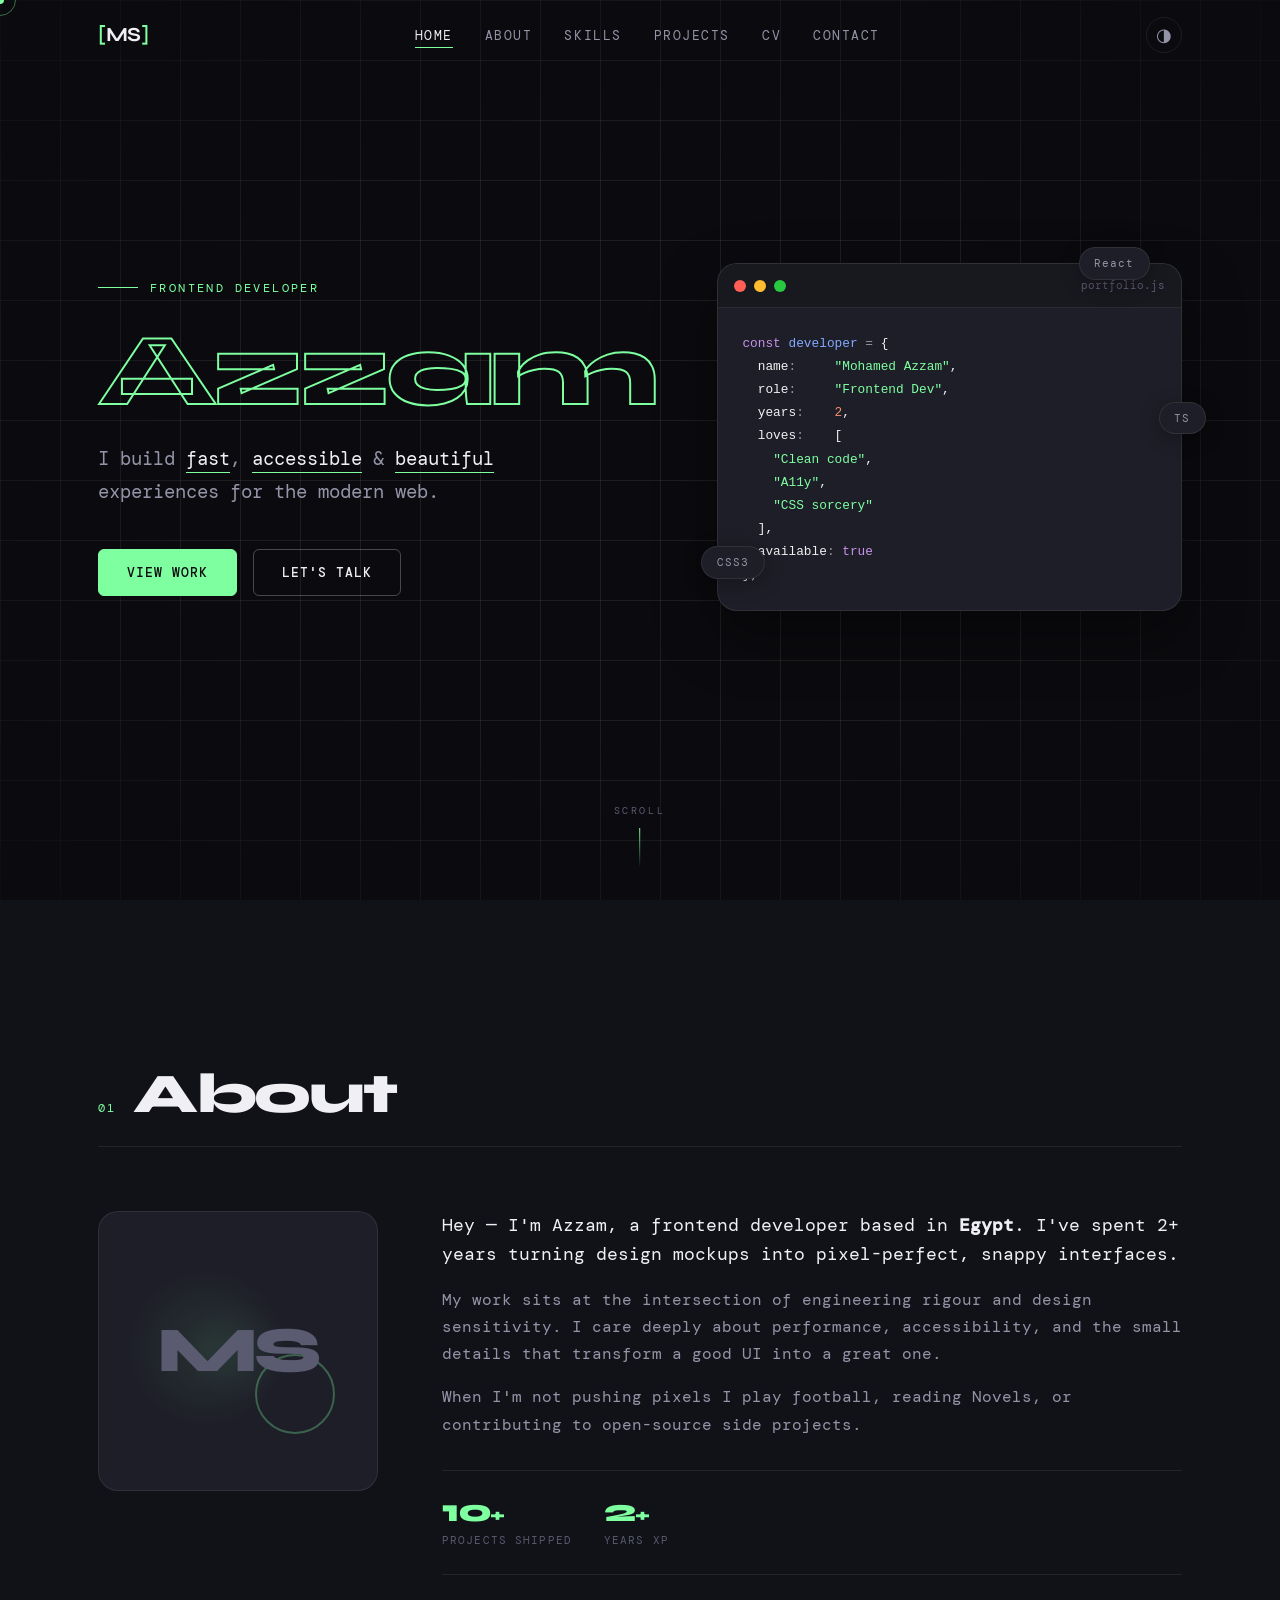
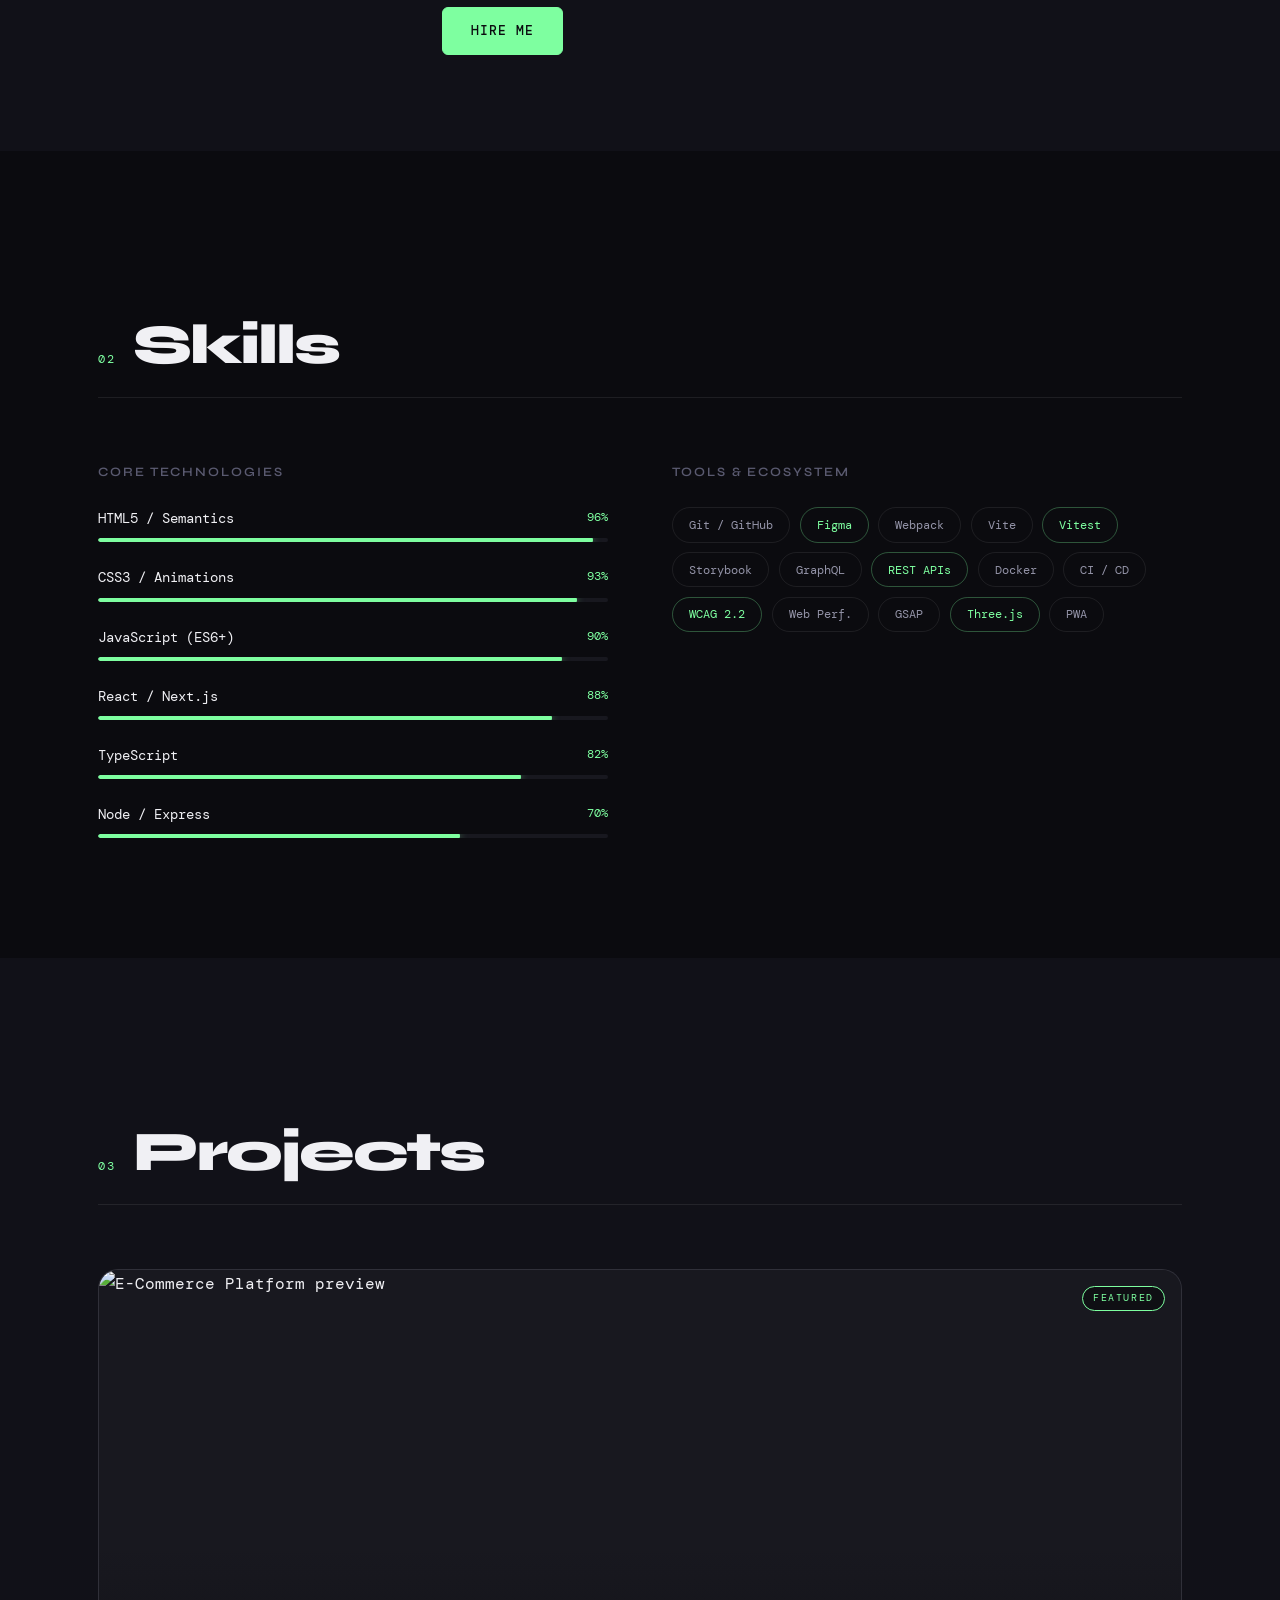
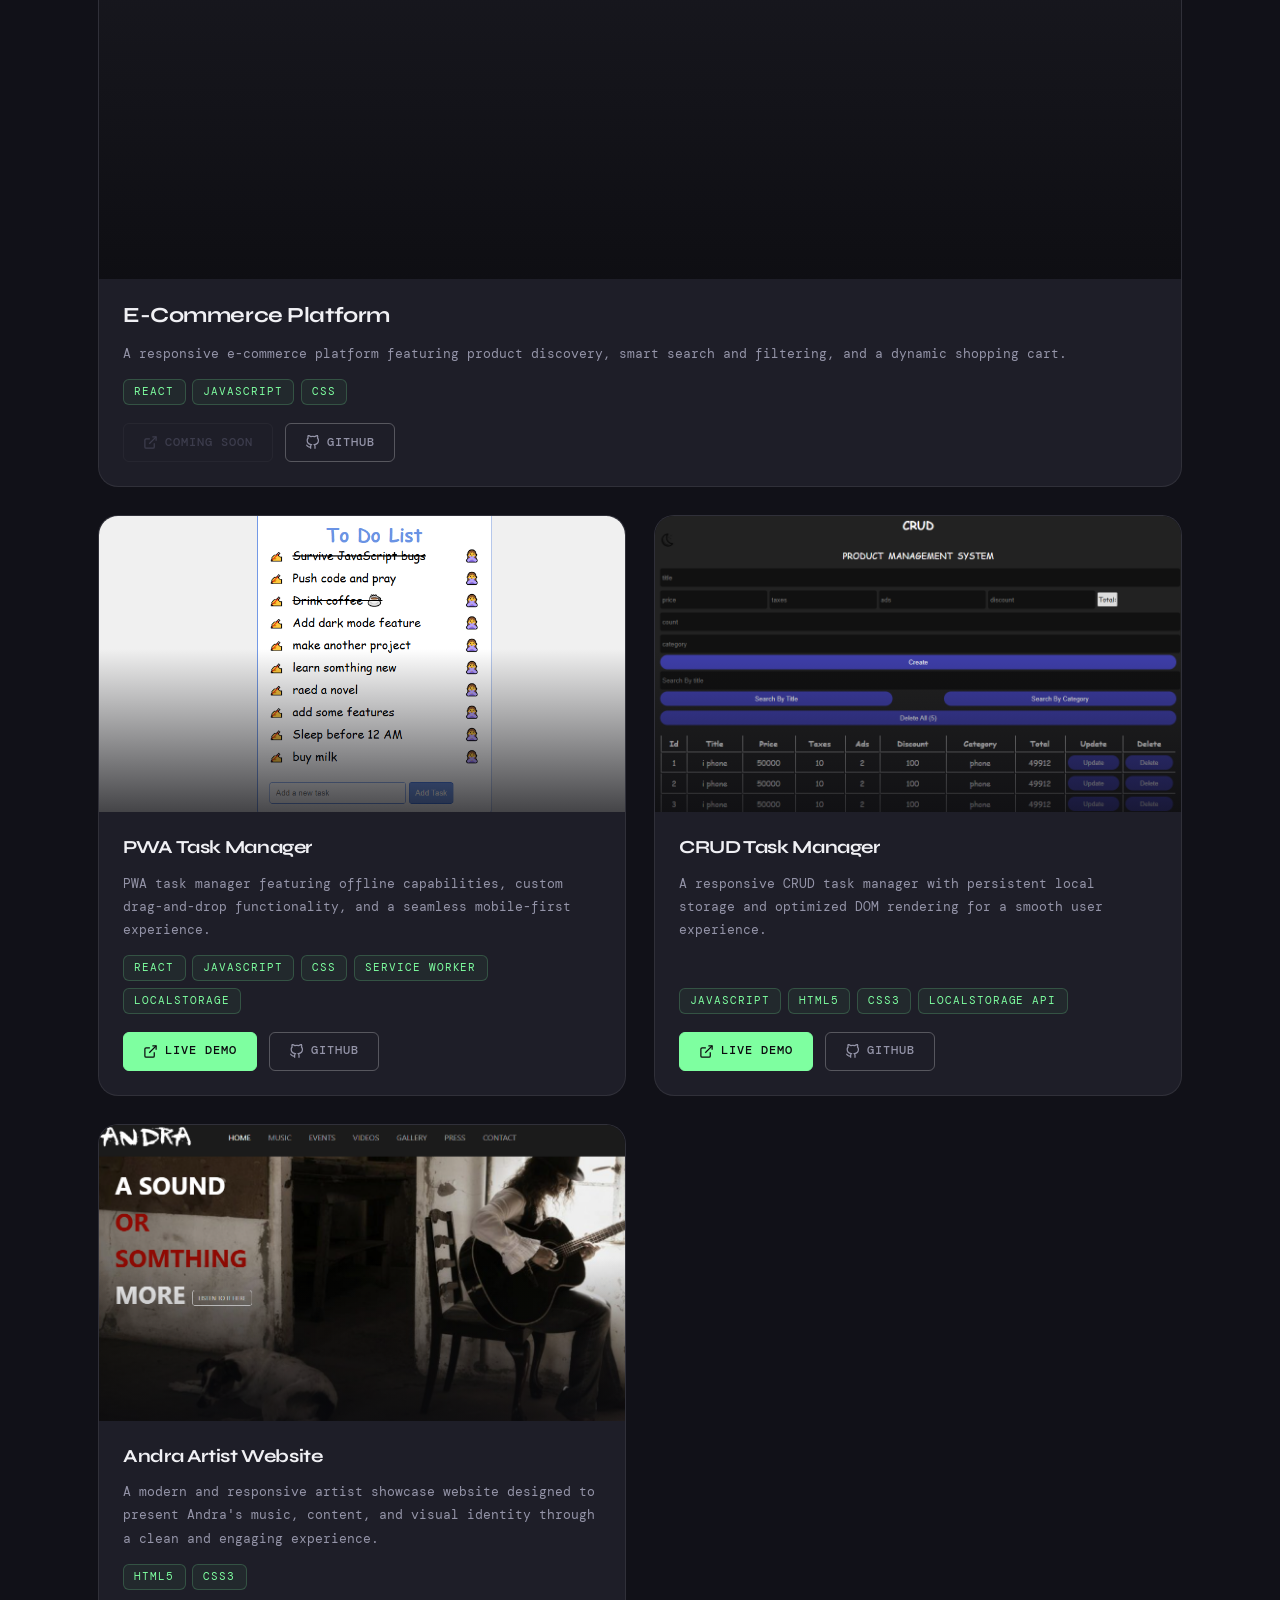
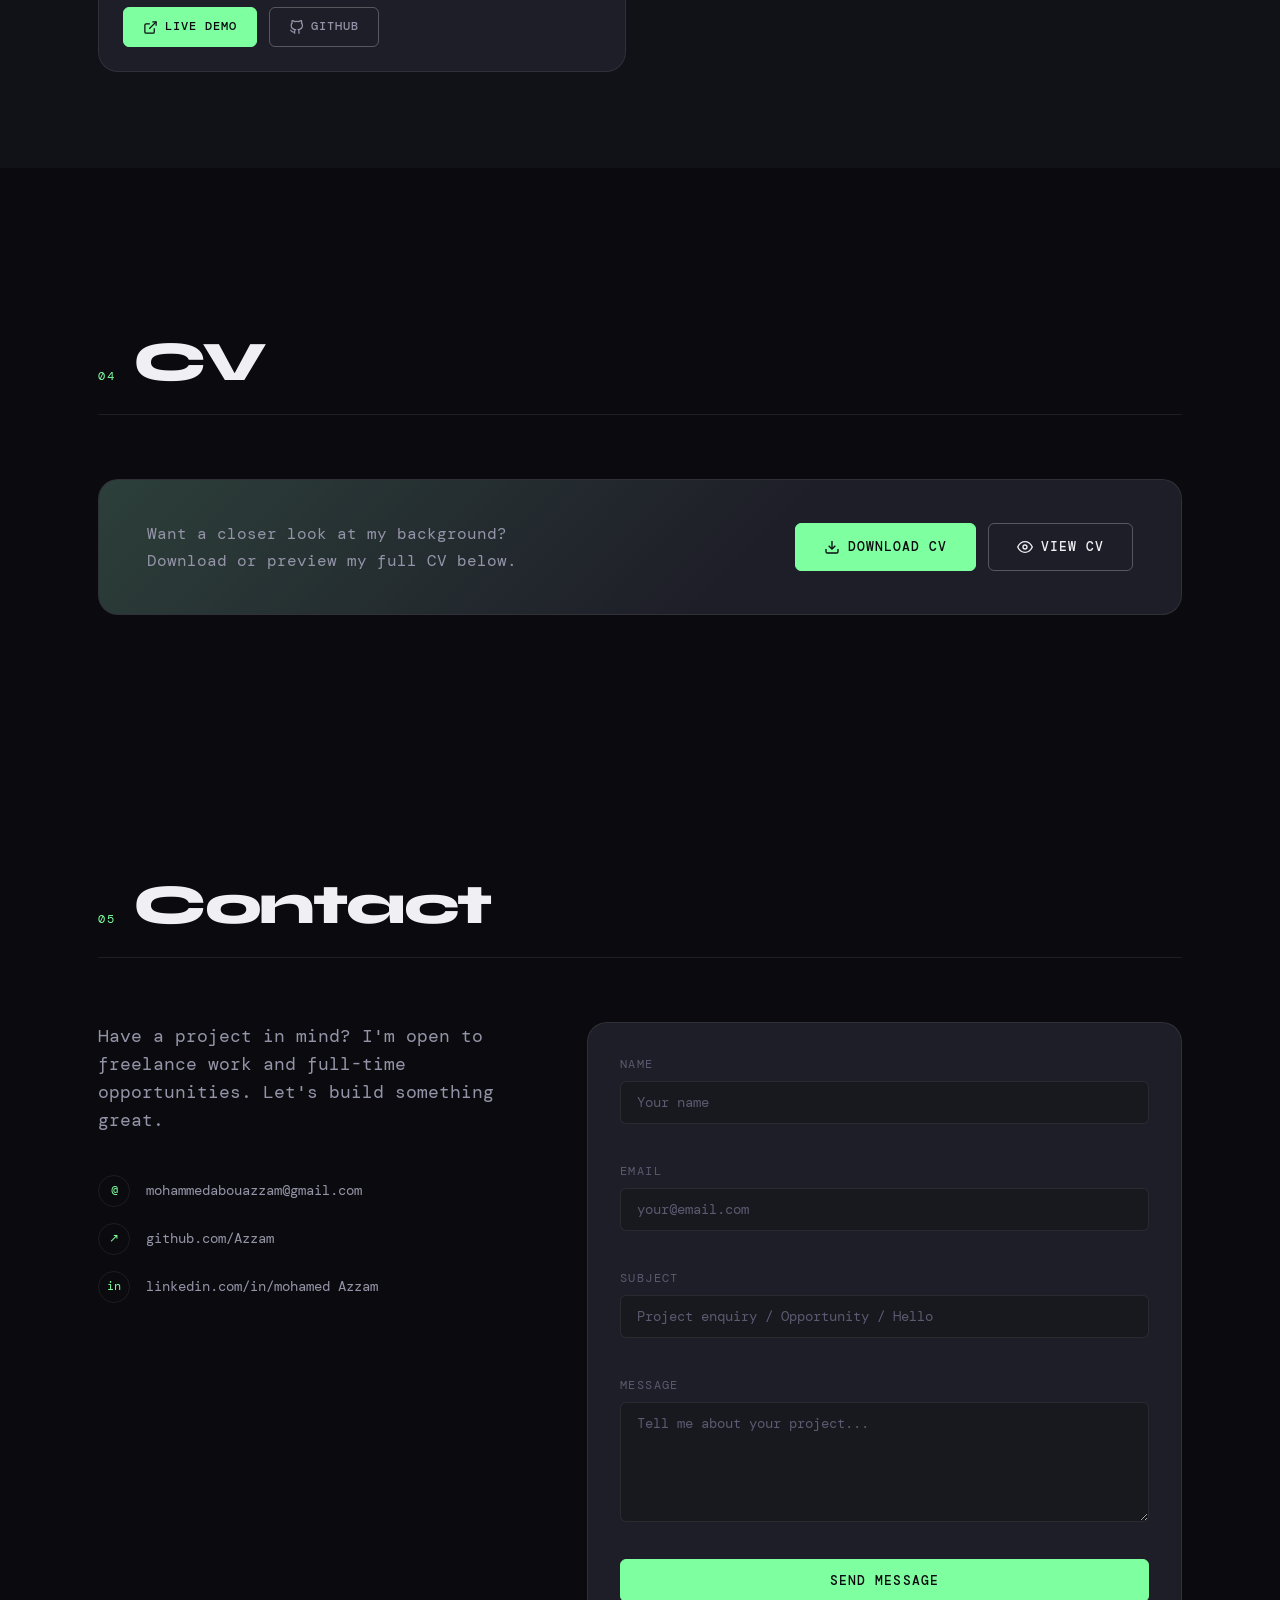
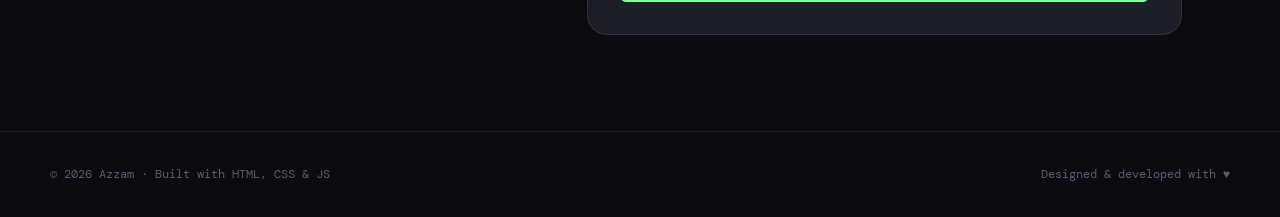
==== commit daf9e7c1: "logo added" ====
--- a/index.html
+++ b/index.html
@@ -4,7 +4,8 @@
   <meta charset="UTF-8" />
   <meta name="viewport" content="width=device-width, initial-scale=1.0" />
   <meta name="description" content="Mo Salah — Frontend Developer crafting expressive digital experiences." />
-  <title>Mo Salah · Frontend Developer</title>
+  <title>Mohammed Azzam</title>
+  <link rel="icon" href="./assets/projects/logo/logo.png">
 
   <!-- Google Fonts: Clash Display + DM Mono -->
   <link rel="preconnect" href="https://fonts.googleapis.com" />
@@ -286,11 +287,11 @@
             <p class="cv-lead">Want a closer look at my background?<br/>Download or preview my full CV below.</p>
           </div>
           <div class="cv-actions">
-            <a href="Mohamed_Abuazzam_Frontend_CV.pdf" download class="btn btn--primary">
+            <a href="assets/cv/Mohamed_Abuazzam_Frontend_CV.pdf" download class="btn btn--primary">
               <svg width="16" height="16" viewBox="0 0 24 24" fill="none" stroke="currentColor" stroke-width="2" aria-hidden="true"><path d="M21 15v4a2 2 0 0 1-2 2H5a2 2 0 0 1-2-2v-4"/><polyline points="7 10 12 15 17 10"/><line x1="12" y1="15" x2="12" y2="3"/></svg>
               Download CV
             </a>
-            <a href="Mohamed_Abuazzam_Frontend_CV.pdf" target="_blank" rel="noopener noreferrer" class="btn btn--outline">
+            <a href="assets/cv/Mohamed_Abuazzam_Frontend_CV.pdf" target="_blank" rel="noopener noreferrer" class="btn btn--outline">
               <svg width="16" height="16" viewBox="0 0 24 24" fill="none" stroke="currentColor" stroke-width="2" aria-hidden="true"><path d="M1 12s4-8 11-8 11 8 11 8-4 8-11 8-11-8-11-8z"/><circle cx="12" cy="12" r="3"/></svg>
               View CV
             </a>
